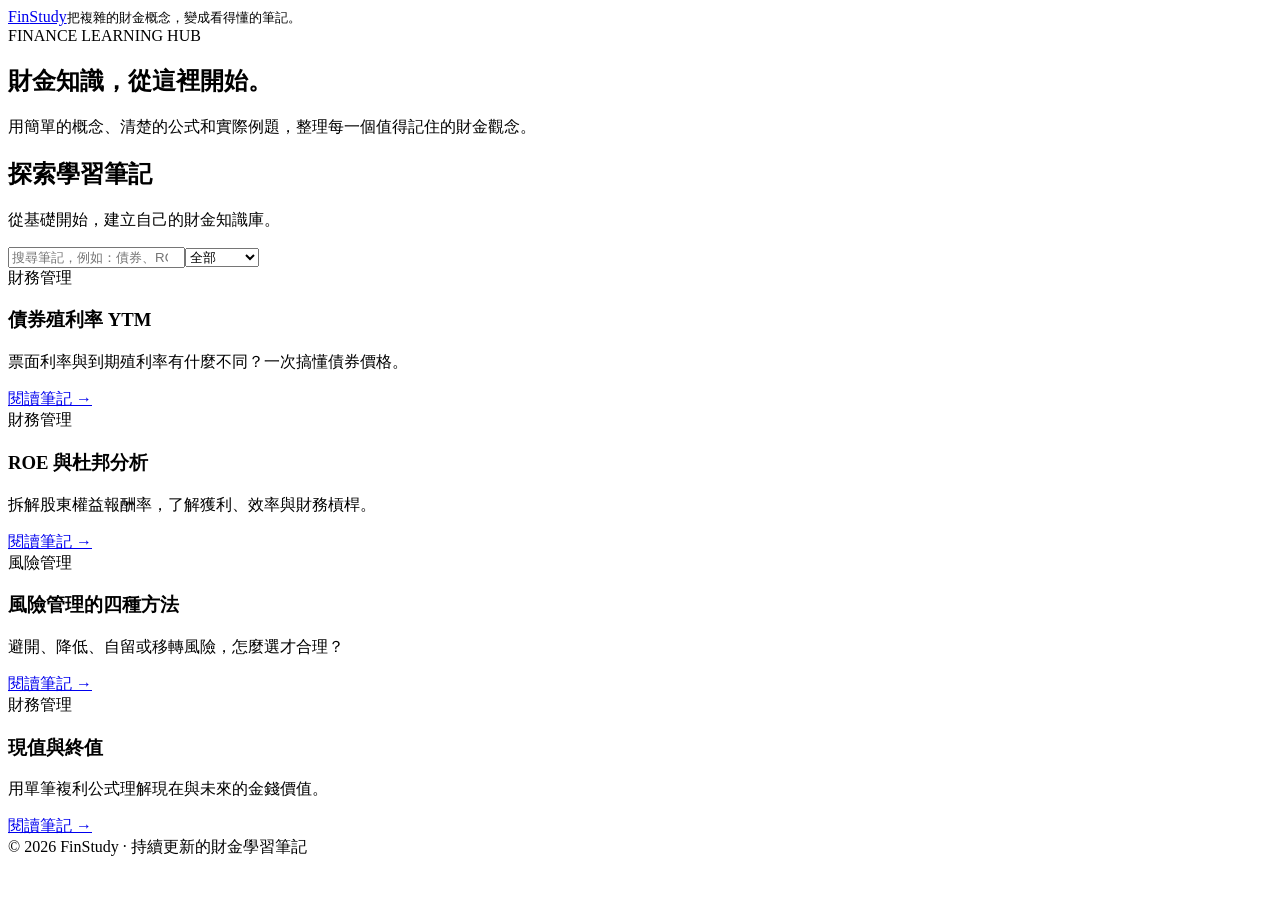
==== index.html @ 3fb216bf "Add files via upload" ====
<!doctype html><html lang="zh-Hant"><head><meta charset="utf-8"><meta name="viewport" content="width=device-width,initial-scale=1"><meta name="description" content="FinStudy：用白話學習財務管理、風險管理與保險學。"><title>FinStudy｜財金學習筆記</title><link rel="stylesheet" href="css/style.css"></head><body><header class="topbar"><div class="container nav"><a class="logo" href="index.html">Fin<span>Study</span></a><small>把複雜的財金概念，變成看得懂的筆記。</small></div></header><section class="hero"><div class="container"><div class="eyebrow">FINANCE LEARNING HUB</div><h1>財金知識，從這裡開始。</h1><p>用簡單的概念、清楚的公式和實際例題，整理每一個值得記住的財金觀念。</p></div></section><main class="container main"><div class="section-head"><div><h2>探索學習筆記</h2><p>從基礎開始，建立自己的財金知識庫。</p></div></div><div class="tools"><input id="search" type="search" aria-label="搜尋筆記標題" placeholder="搜尋筆記，例如：債券、ROE…"><select id="category" aria-label="依科目篩選"><option>全部</option><option>財務管理</option><option>風險管理</option><option>保險學</option><option>統計學</option></select></div><div class="cards" id="cards"><article class="card" data-title="債券殖利率 YTM" data-category="財務管理"><span class="pill">財務管理</span><h3>債券殖利率 YTM</h3><p>票面利率與到期殖利率有什麼不同？一次搞懂債券價格。</p><a href="notes/bond-yield.html">閱讀筆記 →</a></article><article class="card" data-title="ROE 與杜邦分析" data-category="財務管理"><span class="pill">財務管理</span><h3>ROE 與杜邦分析</h3><p>拆解股東權益報酬率，了解獲利、效率與財務槓桿。</p><a href="notes/roe-analysis.html">閱讀筆記 →</a></article><article class="card" data-title="風險管理的四種方法" data-category="風險管理"><span class="pill">風險管理</span><h3>風險管理的四種方法</h3><p>避開、降低、自留或移轉風險，怎麼選才合理？</p><a href="notes/risk-management.html">閱讀筆記 →</a></article><article class="card" data-title="現值與終值 PV FV" data-category="財務管理"><span class="pill">財務管理</span><h3>現值與終值</h3><p>用單筆複利公式理解現在與未來的金錢價值。</p><a href="notes/present-future-value.html">閱讀筆記 →</a></article></div><p class="empty" id="empty" hidden>找不到符合條件的筆記，試試其他關鍵字或科目。</p></main><footer class="footer"><div class="container">© 2026 FinStudy · 持續更新的財金學習筆記</div></footer><script src="js/main.js" defer></script></body></html>
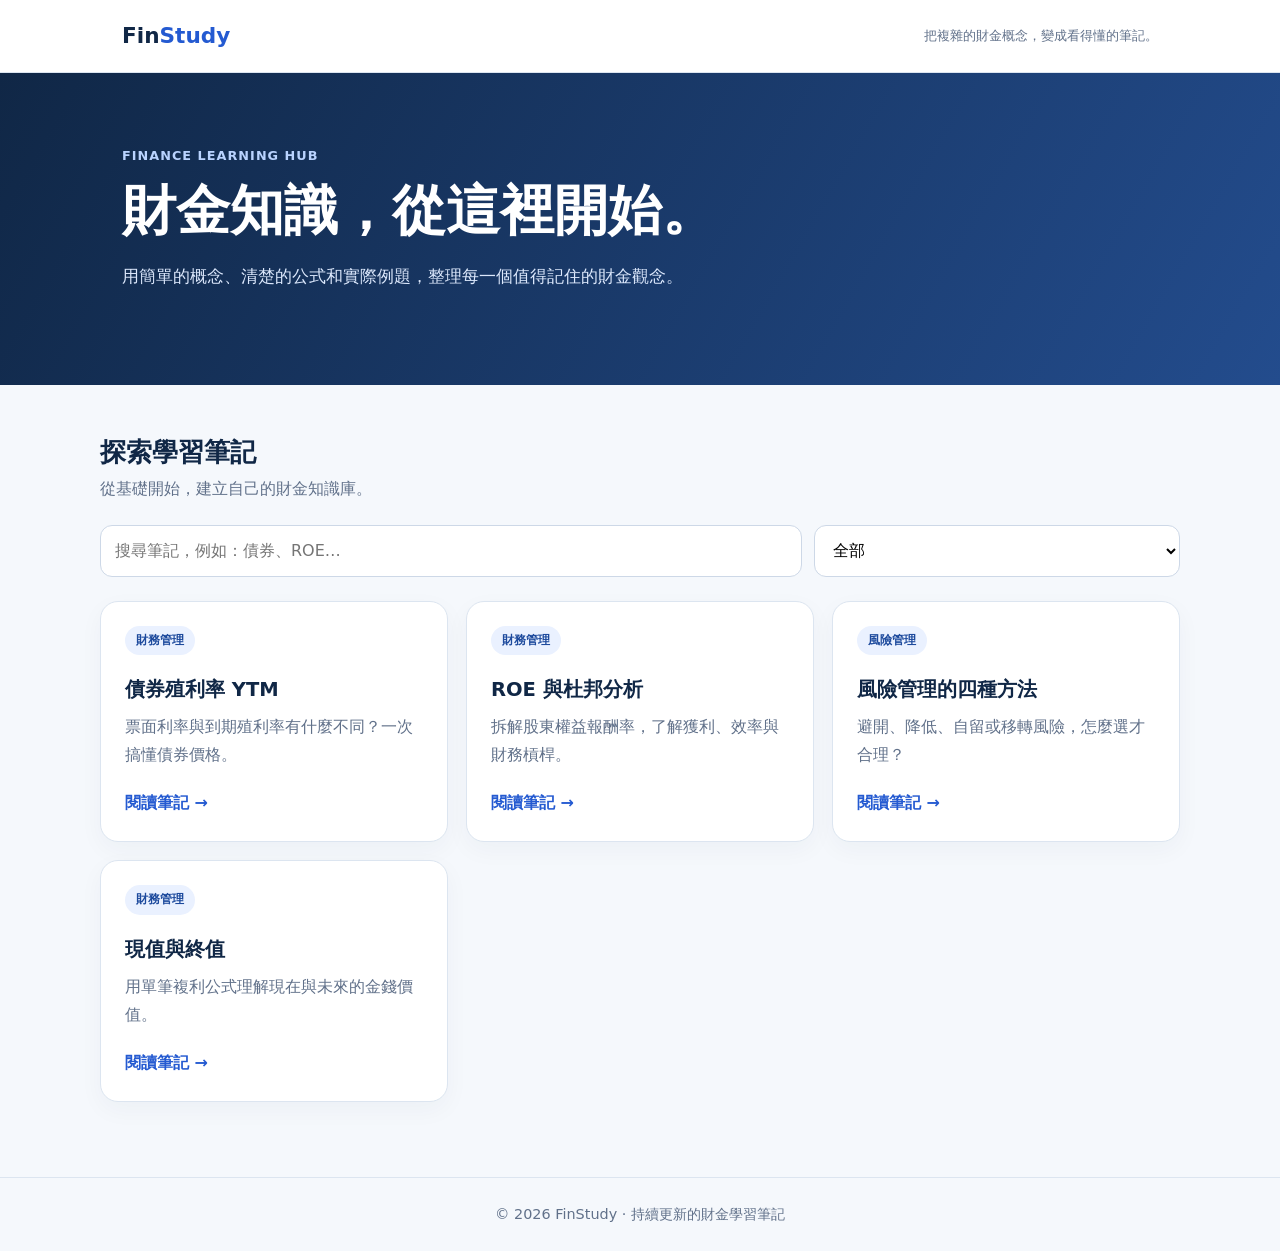
==== commit 3083b29e: "Update index.html" ====
--- a/index.html
+++ b/index.html
@@ -1 +1,91 @@
-<!doctype html><html lang="zh-Hant"><head><meta charset="utf-8"><meta name="viewport" content="width=device-width,initial-scale=1"><meta name="description" content="FinStudy：用白話學習財務管理、風險管理與保險學。"><title>FinStudy｜財金學習筆記</title><link rel="stylesheet" href="css/style.css"></head><body><header class="topbar"><div class="container nav"><a class="logo" href="index.html">Fin<span>Study</span></a><small>把複雜的財金概念，變成看得懂的筆記。</small></div></header><section class="hero"><div class="container"><div class="eyebrow">FINANCE LEARNING HUB</div><h1>財金知識，從這裡開始。</h1><p>用簡單的概念、清楚的公式和實際例題，整理每一個值得記住的財金觀念。</p></div></section><main class="container main"><div class="section-head"><div><h2>探索學習筆記</h2><p>從基礎開始，建立自己的財金知識庫。</p></div></div><div class="tools"><input id="search" type="search" aria-label="搜尋筆記標題" placeholder="搜尋筆記，例如：債券、ROE…"><select id="category" aria-label="依科目篩選"><option>全部</option><option>財務管理</option><option>風險管理</option><option>保險學</option><option>統計學</option></select></div><div class="cards" id="cards"><article class="card" data-title="債券殖利率 YTM" data-category="財務管理"><span class="pill">財務管理</span><h3>債券殖利率 YTM</h3><p>票面利率與到期殖利率有什麼不同？一次搞懂債券價格。</p><a href="notes/bond-yield.html">閱讀筆記 →</a></article><article class="card" data-title="ROE 與杜邦分析" data-category="財務管理"><span class="pill">財務管理</span><h3>ROE 與杜邦分析</h3><p>拆解股東權益報酬率，了解獲利、效率與財務槓桿。</p><a href="notes/roe-analysis.html">閱讀筆記 →</a></article><article class="card" data-title="風險管理的四種方法" data-category="風險管理"><span class="pill">風險管理</span><h3>風險管理的四種方法</h3><p>避開、降低、自留或移轉風險，怎麼選才合理？</p><a href="notes/risk-management.html">閱讀筆記 →</a></article><article class="card" data-title="現值與終值 PV FV" data-category="財務管理"><span class="pill">財務管理</span><h3>現值與終值</h3><p>用單筆複利公式理解現在與未來的金錢價值。</p><a href="notes/present-future-value.html">閱讀筆記 →</a></article></div><p class="empty" id="empty" hidden>找不到符合條件的筆記，試試其他關鍵字或科目。</p></main><footer class="footer"><div class="container">© 2026 FinStudy · 持續更新的財金學習筆記</div></footer><script src="js/main.js" defer></script></body></html>
+
+<!DOCTYPE html>
+<html lang="zh-Hant">
+<head>
+<meta charset="UTF-8">
+<meta name="viewport" content="width=device-width, initial-scale=1">
+<title>FinStudy｜財金學習筆記</title>
+<link rel="stylesheet" href="style.css">
+</head>
+<body>
+
+<header class="topbar">
+  <div class="container nav">
+    <a class="logo" href="index.html">Fin<span>Study</span></a>
+    <small>把複雜的財金概念，變成看得懂的筆記。</small>
+  </div>
+</header>
+
+<section class="hero">
+  <div class="container">
+    <div class="eyebrow">FINANCE LEARNING HUB</div>
+    <h1>財金知識，從這裡開始。</h1>
+    <p>用簡單的概念、清楚的公式和實際例題，整理每一個值得記住的財金觀念。</p>
+  </div>
+</section>
+
+<main class="container main">
+  <div class="section-head">
+    <div>
+      <h2>探索學習筆記</h2>
+      <p>從基礎開始，建立自己的財金知識庫。</p>
+    </div>
+  </div>
+
+  <div class="tools">
+    <input id="search" type="search" placeholder="搜尋筆記，例如：債券、ROE…">
+    <select id="category">
+      <option>全部</option>
+      <option>財務管理</option>
+      <option>風險管理</option>
+      <option>保險學</option>
+      <option>統計學</option>
+    </select>
+  </div>
+
+  <div class="cards" id="cards">
+
+    <article class="card" data-title="債券殖利率 YTM" data-category="財務管理">
+      <span class="pill">財務管理</span>
+      <h3>債券殖利率 YTM</h3>
+      <p>票面利率與到期殖利率有什麼不同？一次搞懂債券價格。</p>
+      <a href="bond-yield.html">閱讀筆記 →</a>
+    </article>
+
+    <article class="card" data-title="ROE 與杜邦分析" data-category="財務管理">
+      <span class="pill">財務管理</span>
+      <h3>ROE 與杜邦分析</h3>
+      <p>拆解股東權益報酬率，了解獲利、效率與財務槓桿。</p>
+      <a href="roe-analysis.html">閱讀筆記 →</a>
+    </article>
+
+    <article class="card" data-title="風險管理的四種方法" data-category="風險管理">
+      <span class="pill">風險管理</span>
+      <h3>風險管理的四種方法</h3>
+      <p>避開、降低、自留或移轉風險，怎麼選才合理？</p>
+      <a href="risk-management.html">閱讀筆記 →</a>
+    </article>
+
+    <article class="card" data-title="現值與終值 PV FV" data-category="財務管理">
+      <span class="pill">財務管理</span>
+      <h3>現值與終值</h3>
+      <p>用單筆複利公式理解現在與未來的金錢價值。</p>
+      <a href="present-future-value.html">閱讀筆記 →</a>
+    </article>
+
+  </div>
+
+  <p class="empty" id="empty" hidden>
+    找不到符合條件的筆記。
+  </p>
+</main>
+
+<footer class="footer">
+  <div class="container">
+    © 2026 FinStudy · 持續更新的財金學習筆記
+  </div>
+</footer>
+
+<script src="main.js" defer></script>
+</body>
+</html>
--- a/style.css
+++ b/style.css
@@ -0,0 +1 @@
+:root{--navy:#102746;--blue:#245ad1;--ink:#20304b;--muted:#61718a;--bg:#f5f8fc;--line:#dce5f0;--white:#fff}*{box-sizing:border-box}html{scroll-behavior:smooth}body{margin:0;font-family:system-ui,-apple-system,"Noto Sans TC",sans-serif;color:var(--ink);background:var(--bg);line-height:1.75}a{color:var(--blue)}a:focus-visible,button:focus-visible,input:focus-visible,select:focus-visible{outline:3px solid #f3ae4e;outline-offset:3px}.container{max-width:1080px;margin:auto;padding:0 22px}.topbar{background:var(--white);border-bottom:1px solid var(--line)}.nav{min-height:72px;display:flex;align-items:center;justify-content:space-between;gap:16px}.logo{font-weight:850;font-size:1.35rem;color:var(--navy);text-decoration:none}.logo span{color:var(--blue)}.nav small{color:var(--muted)}.hero{background:linear-gradient(120deg,#102746,#234c8d);color:#fff;padding:72px 0 76px}.eyebrow{font-weight:700;letter-spacing:.08em;font-size:.8rem;color:#b9d3ff}.hero h1{font-size:clamp(2rem,5vw,3.35rem);line-height:1.2;margin:12px 0 18px}.hero p{max-width:660px;color:#dce8fc;font-size:1.07rem}.main{padding:45px 0 75px}.section-head{display:flex;justify-content:space-between;align-items:end;gap:20px;margin-bottom:18px}.section-head h2{margin:0;font-size:1.6rem;color:var(--navy)}.section-head p{margin:0;color:var(--muted)}.tools{display:flex;gap:12px;margin:22px 0 24px;flex-wrap:wrap}.tools input,.tools select{font:inherit;border:1px solid #cdd8e7;background:white;border-radius:12px;padding:11px 14px;min-height:48px}.tools input{flex:2;min-width:220px}.tools select{flex:1;min-width:170px}.cards{display:grid;grid-template-columns:repeat(3,minmax(0,1fr));gap:18px}.card{background:#fff;border:1px solid var(--line);border-radius:18px;padding:24px;box-shadow:0 8px 24px #11294a0a;display:flex;flex-direction:column}.pill{display:inline-block;width:fit-content;border-radius:100px;background:#eaf1ff;color:#1d4a9d;font-size:.77rem;font-weight:750;padding:4px 11px}.card h3{font-size:1.22rem;margin:18px 0 6px;color:var(--navy)}.card p{color:var(--muted);margin:0 0 20px;flex:1}.card a{font-weight:750;text-decoration:none}.card a:hover{text-decoration:underline}.empty{padding:22px;border:1px dashed #9eb1cd;border-radius:12px;color:var(--muted)}.note{max-width:800px;margin:40px auto 76px;background:#fff;border:1px solid var(--line);border-radius:20px;padding:clamp(22px,5vw,52px)}.crumb{font-size:.92rem;color:var(--muted);margin-bottom:26px}.note h1{font-size:clamp(1.9rem,4vw,2.7rem);line-height:1.3;color:var(--navy);margin:14px 0}.lead{font-size:1.13rem;color:var(--muted);border-bottom:1px solid var(--line);padding-bottom:22px}.note h2{font-size:1.35rem;color:var(--navy);margin-top:35px}.formula{background:#edf4ff;border-left:4px solid var(--blue);border-radius:8px;padding:16px 20px;overflow-wrap:anywhere;font-weight:700}.example{background:#f6f9fd;border:1px solid var(--line);border-radius:12px;padding:18px 22px}.note li{margin:7px 0}.back{display:inline-block;margin-top:24px;font-weight:750}.footer{border-top:1px solid var(--line);padding:24px 0;color:var(--muted);font-size:.9rem;text-align:center}@media(max-width:800px){.cards{grid-template-columns:repeat(2,minmax(0,1fr))}}@media(max-width:560px){.cards{grid-template-columns:1fr}.section-head{display:block}.hero{padding:54px 0}.nav small{display:none}.main{padding-top:32px}.note{margin:20px 12px 48px}.tools input,.tools select{width:100%}}
